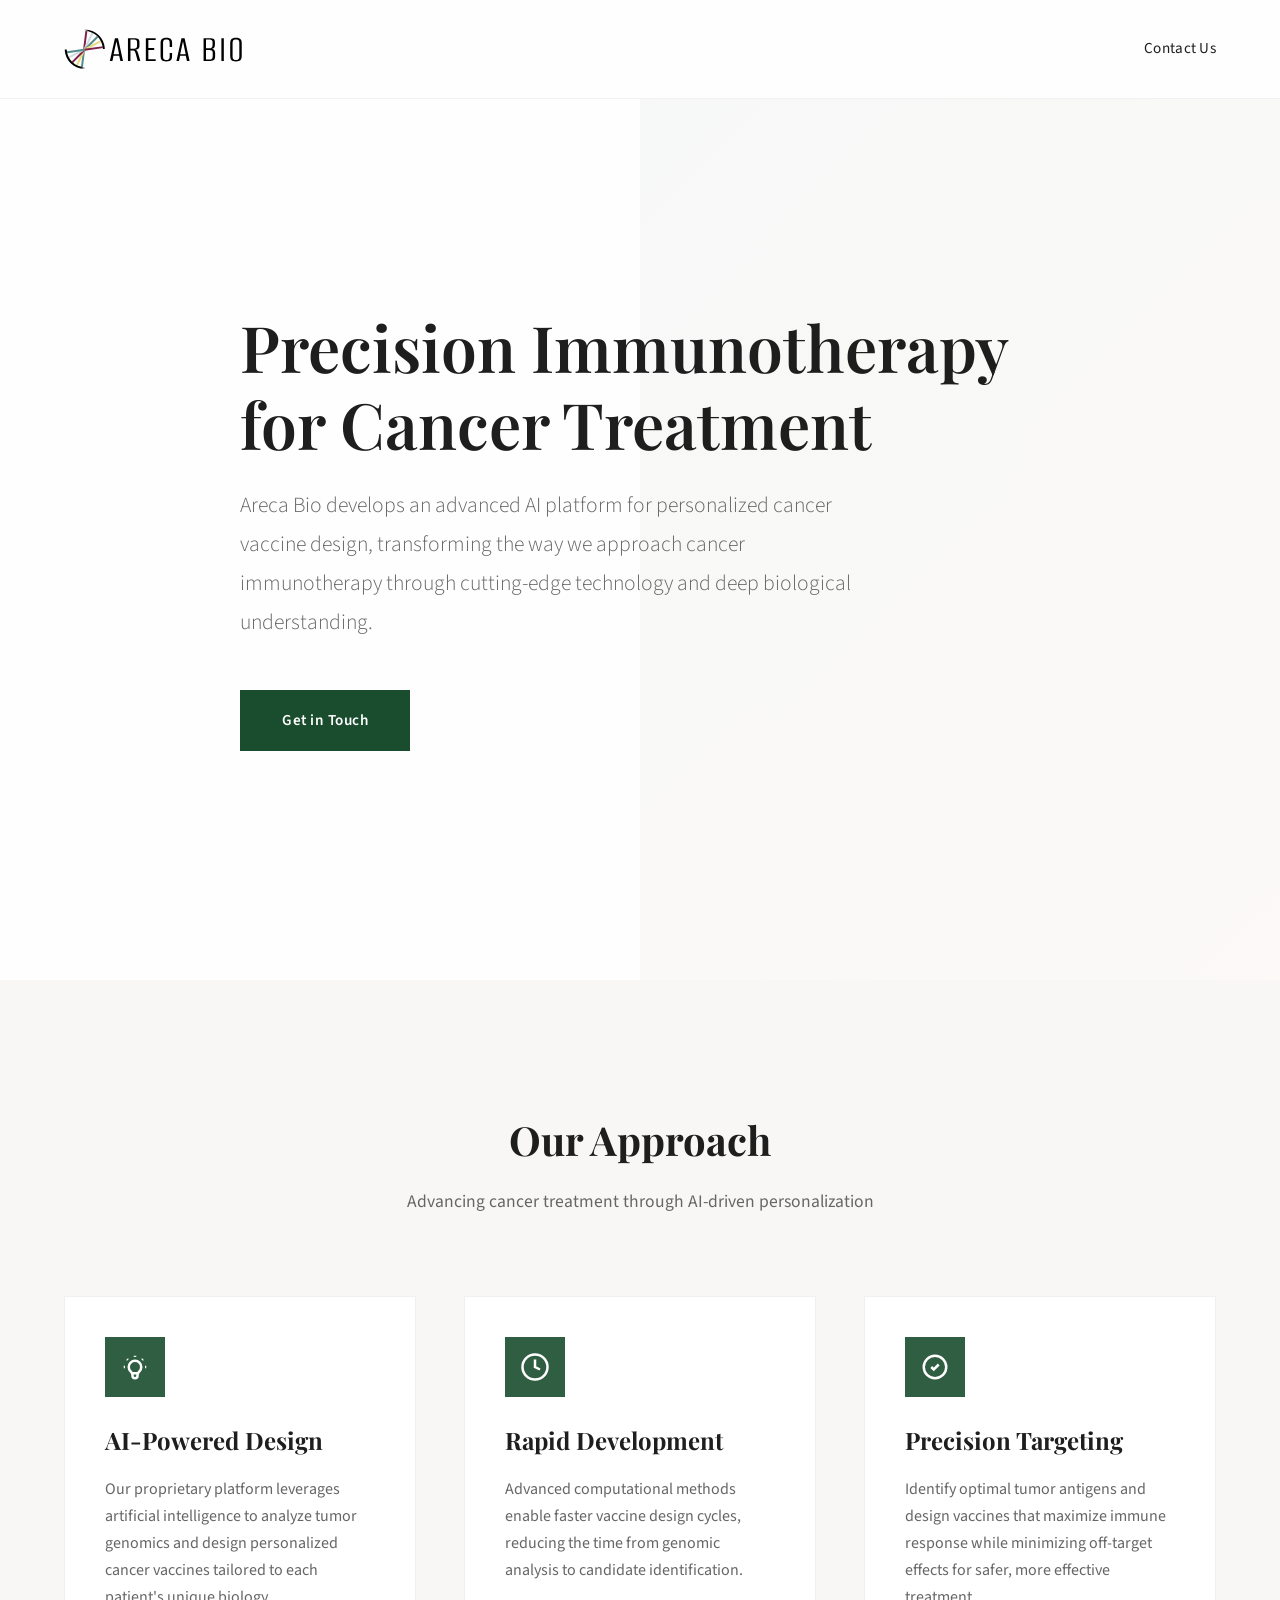
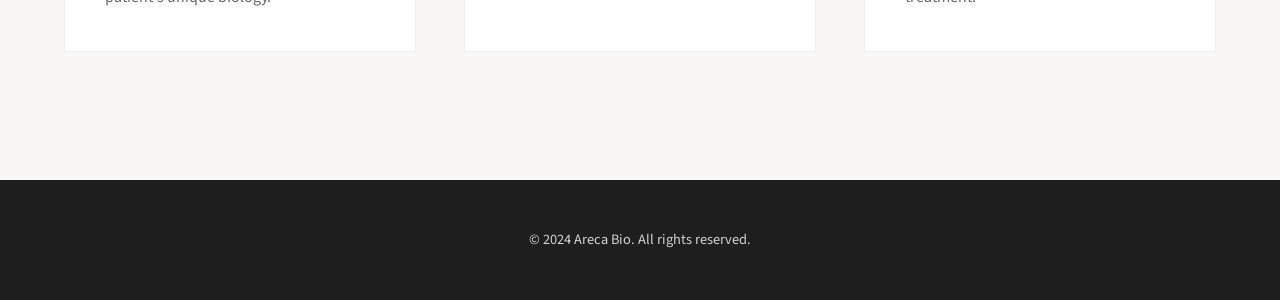
==== index.html @ b12416bd "restructure for github pages" ====
<!DOCTYPE html>
<html lang="en">
<head>
    <meta charset="UTF-8">
    <meta name="viewport" content="width=device-width, initial-scale=1.0">
    <title>Areca Bio - AI-Powered Cancer Vaccine Design</title>
    <link rel="preconnect" href="https://fonts.googleapis.com">
    <link rel="preconnect" href="https://fonts.gstatic.com" crossorigin>
    <link href="https://fonts.googleapis.com/css2?family=Playfair+Display:wght@400;600&family=Source+Sans+3:wght@300;400;600&display=swap" rel="stylesheet">
    <link rel="stylesheet" href="styles.css">
</head>
<body>
    <nav>
        <div class="logo-container">
            <a href="index.html"><img src="img/areca_logo.svg" alt="Areca Bio"/></a>
        </div>
        <ul class="nav-links">
            <li><a href="contact.html">Contact Us</a></li>
        </ul>
    </nav>

    <section class="hero">
        <div class="hero-content">
            <h1>Precision Immunotherapy for Cancer Treatment</h1>
            <p class="hero-subtitle">
                Areca Bio develops an advanced AI platform for personalized cancer vaccine design, 
                transforming the way we approach cancer immunotherapy through cutting-edge technology 
                and deep biological understanding.
            </p>
            <a href="contact.html" class="cta-button">Get in Touch</a>
        </div>
    </section>

    <section class="features">
        <div class="features-container">
            <h2 class="section-title">Our Approach</h2>
            <p class="section-subtitle">Advancing cancer treatment through AI-driven personalization</p>
            
            <div class="features-grid">
                <div class="feature-card">
                    <div class="feature-icon">
                        <svg viewBox="0 0 24 24">
                            <path d="M9.663 17h4.673M12 3v1m6.364 1.636l-.707.707M21 12h-1M4 12H3m3.343-5.657l-.707-.707m2.828 9.9a5 5 0 117.072 0l-.548.547A3.374 3.374 0 0014 18.469V19a2 2 0 11-4 0v-.531c0-.895-.356-1.754-.988-2.386l-.548-.547z"/>
                        </svg>
                    </div>
                    <h3>AI-Powered Design</h3>
                    <p>
                        Our proprietary platform leverages artificial intelligence to analyze tumor genomics 
                        and design personalized cancer vaccines tailored to each patient's unique biology.
                    </p>
                </div>

                <div class="feature-card">
                    <div class="feature-icon">
                        <svg viewBox="0 0 24 24">
                            <circle cx="12" cy="12" r="10"/>
                            <path d="M12 6v6l4 2"/>
                        </svg>
                    </div>
                    <h3>Rapid Development</h3>
                    <p>
                        Advanced computational methods enable faster vaccine design cycles, 
                        reducing the time from genomic analysis to candidate identification.
                    </p>
                </div>

                <div class="feature-card">
                    <div class="feature-icon">
                        <svg viewBox="0 0 24 24">
                            <path d="M9 12l2 2 4-4m6 2a9 9 0 11-18 0 9 9 0 0118 0z"/>
                        </svg>
                    </div>
                    <h3>Precision Targeting</h3>
                    <p>
                        Identify optimal tumor antigens and design vaccines that maximize immune response 
                        while minimizing off-target effects for safer, more effective treatment.
                    </p>
                </div>
            </div>
        </div>
    </section>

    <!--
    <section class="about-preview">
        <div class="about-preview-container">
            <h2>Our Team</h2>
            <p>
                Areca Bio brings together experts in computational biology, immunology, oncology, 
                and machine learning to pioneer the next generation of cancer therapeutics.
            </p>
            <a href="about.html" class="about-link">Learn more about our team →</a>
        </div>
    </section>
    -->

    <footer>
        <p>&copy; 2024 Areca Bio. All rights reserved.</p>
    </footer>
</body>
</html>
---- styles.css ----
:root {
    --primary: #1a4d2e;
    --primary-light: #2d6a4f;
    --accent: #d4a574;
    --text-dark: #1e1e1e;
    --text-light: #666;
    --background: #fefefe;
    --background-subtle: #f8f7f5;
}

* {
    margin: 0;
    padding: 0;
    box-sizing: border-box;
}

body {
    font-family: 'Source Sans 3', sans-serif;
    color: var(--text-dark);
    background: var(--background);
    line-height: 1.6;
}

/* Navigation */
nav {
    position: fixed;
    top: 0;
    width: 100%;
    background: rgba(254, 254, 254, 0.95);
    backdrop-filter: blur(10px);
    padding: 1.5rem 5%;
    display: flex;
    justify-content: space-between;
    align-items: center;
    z-index: 1000;
    border-bottom: 1px solid rgba(0, 0, 0, 0.05);
}

.logo-container {
    width: 180px;
    height: 50px;
    /*background: var(--background-subtle);*/
    /*border: 2px dashed #ddd;*/
    display: flex;
    align-items: center;
    justify-content: center;
    font-size: 0.75rem;
    color: var(--text-light);
    border-radius: 4px;
}

.logo-container img {
    width: 100%; /* Makes the image take the full width of the section */
    height: auto; /* Maintains the image's aspect ratio */
    display: block; /* Helps with centering and layout issues */
}

.logo-container a {
    text-decoration: none;
    color: var(--text-dark);
    font-weight: 400;
    font-size: 0.95rem;
    letter-spacing: 0.3px;
    transition: color 0.3s ease;
    position: relative;
}

.logo-container img:hover {
    color: var(--primary);
}


.nav-links {
    display: flex;
    gap: 2.5rem;
    list-style: none;
}

.nav-links a {
    text-decoration: none;
    color: var(--text-dark);
    font-weight: 400;
    font-size: 0.95rem;
    letter-spacing: 0.3px;
    transition: color 0.3s ease;
    position: relative;
}

.nav-links a:after {
    content: '';
    position: absolute;
    bottom: -5px;
    left: 0;
    width: 0;
    height: 1px;
    background: var(--primary);
    transition: width 0.3s ease;
}

.nav-links a:hover {
    color: var(--primary);
}

.nav-links a:hover:after {
    width: 100%;
}

/* Hero Section */
.hero {
    min-height: 100vh;
    display: flex;
    align-items: center;
    padding: 0 5%;
    margin-top: 80px;
    position: relative;
    overflow: hidden;
}

.hero:before {
    content: '';
    position: absolute;
    top: 0;
    right: 0;
    width: 50%;
    height: 100%;
    background: linear-gradient(135deg, 
        rgba(26, 77, 46, 0.03) 0%, 
        rgba(212, 165, 116, 0.05) 100%);
    z-index: -1;
}

.hero-content {
    max-width: 1200px;
    margin: 0 auto;
    opacity: 0;
    animation: fadeInUp 1s ease forwards;
}

@keyframes fadeInUp {
    to {
        opacity: 1;
        transform: translateY(0);
    }
    from {
        opacity: 0;
        transform: translateY(30px);
    }
}

.hero h1 {
    font-family: 'Playfair Display', serif;
    font-size: 4rem;
    font-weight: 600;
    color: var(--text-dark);
    line-height: 1.2;
    margin-bottom: 1.5rem;
    max-width: 800px;
}

.hero-subtitle {
    font-size: 1.35rem;
    color: var(--text-light);
    max-width: 650px;
    margin-bottom: 3rem;
    font-weight: 300;
    line-height: 1.8;
}

.cta-button {
    display: inline-block;
    padding: 1rem 2.5rem;
    background: var(--primary);
    color: white;
    text-decoration: none;
    font-weight: 600;
    letter-spacing: 0.5px;
    transition: all 0.3s ease;
    border: 2px solid var(--primary);
    font-size: 0.95rem;
}

.cta-button:hover {
    background: transparent;
    color: var(--primary);
    transform: translateY(-2px);
}

/* Features Section */
.features {
    padding: 8rem 5%;
    background: var(--background-subtle);
}

.features-container {
    max-width: 1200px;
    margin: 0 auto;
}

.section-title {
    font-family: 'Playfair Display', serif;
    font-size: 2.5rem;
    text-align: center;
    margin-bottom: 1rem;
    color: var(--text-dark);
}

.section-subtitle {
    text-align: center;
    color: var(--text-light);
    margin-bottom: 5rem;
    font-size: 1.1rem;
}

.features-grid {
    display: grid;
    grid-template-columns: repeat(auto-fit, minmax(300px, 1fr));
    gap: 3rem;
}

.feature-card {
    background: white;
    padding: 2.5rem;
    border: 1px solid rgba(0, 0, 0, 0.06);
    transition: transform 0.3s ease, box-shadow 0.3s ease;
}

.feature-card:hover {
    transform: translateY(-5px);
    box-shadow: 0 10px 30px rgba(0, 0, 0, 0.08);
}

.feature-icon {
    width: 60px;
    height: 60px;
    background: var(--primary);
    display: flex;
    align-items: center;
    justify-content: center;
    margin-bottom: 1.5rem;
    opacity: 0.9;
}

.feature-icon svg {
    width: 30px;
    height: 30px;
    stroke: white;
    fill: none;
    stroke-width: 2;
}

.feature-card h3 {
    font-family: 'Playfair Display', serif;
    font-size: 1.5rem;
    margin-bottom: 1rem;
    color: var(--text-dark);
}

.feature-card p {
    color: var(--text-light);
    line-height: 1.7;
}

/* About Preview */
.about-preview {
    padding: 8rem 5%;
    background: white;
}

.about-preview-container {
    max-width: 1000px;
    margin: 0 auto;
    text-align: center;
}

.about-preview-container h2 {
    font-family: 'Playfair Display', serif;
    font-size: 2.5rem;
    margin-bottom: 1.5rem;
}

.about-preview-container p {
    font-size: 1.15rem;
    color: var(--text-light);
    line-height: 1.8;
    margin-bottom: 2.5rem;
}

.about-link {
    color: var(--primary);
    text-decoration: none;
    font-weight: 600;
    border-bottom: 2px solid var(--accent);
    padding-bottom: 2px;
    transition: border-color 0.3s ease;
}

.about-link:hover {
    border-color: var(--primary);
}

/* Footer */
footer {
    background: var(--text-dark);
    color: white;
    padding: 3rem 5%;
    text-align: center;
}

footer p {
    opacity: 0.8;
    font-size: 0.9rem;
}

@media (max-width: 768px) {
    .hero h1 {
        font-size: 2.5rem;
    }

    .hero-subtitle {
        font-size: 1.1rem;
    }

    .nav-links {
        gap: 1.5rem;
    }

    .features-grid {
        grid-template-columns: 1fr;
    }
}

/* Contact Section */
.contact-section {
    min-height: calc(100vh - 80px);
    margin-top: 80px;
    display: flex;
    align-items: center;
    padding: 6rem 5%;
}

.contact-container {
    max-width: 1200px;
    margin: 0 auto;
    width: 100%;
    display: grid;
    grid-template-columns: 1fr 1fr;
    gap: 5rem;
    align-items: center;
}

.contact-content h1 {
    font-family: 'Playfair Display', serif;
    font-size: 3.5rem;
    color: var(--text-dark);
    margin-bottom: 2rem;
    line-height: 1.2;
}

.contact-content p {
    font-size: 1.15rem;
    color: var(--text-light);
    line-height: 1.8;
    margin-bottom: 2rem;
}

/* Contact Form */
.contact-form {
    margin-top: 3rem;
}

.form-group {
    margin-bottom: 1.5rem;
}

.form-group label {
    display: block;
    margin-bottom: 0.5rem;
    font-weight: 600;
    color: var(--text-dark);
    font-size: 0.95rem;
}

.form-group input,
.form-group textarea {
    width: 100%;
    padding: 0.875rem 1rem;
    border: 1px solid #ddd;
    background: white;
    font-family: 'Source Sans 3', sans-serif;
    font-size: 0.95rem;
    color: var(--text-dark);
    transition: border-color 0.3s ease;
}

.form-group input:focus,
.form-group textarea:focus {
    outline: none;
    border-color: var(--primary);
}

.form-group textarea {
    min-height: 150px;
    resize: vertical;
}

.submit-button {
    background: var(--primary);
    color: white;
    padding: 1rem 2.5rem;
    border: 2px solid var(--primary);
    font-weight: 600;
    font-size: 0.95rem;
    letter-spacing: 0.5px;
    cursor: pointer;
    transition: all 0.3s ease;
    font-family: 'Source Sans 3', sans-serif;
}

.submit-button:hover:not(:disabled) {
    background: transparent;
    color: var(--primary);
}

.submit-button:disabled {
    opacity: 0.6;
    cursor: not-allowed;
}

.form-message {
    margin-top: 1rem;
    padding: 1rem;
    border-radius: 4px;
    display: none;
}

.form-message.success {
    background: #d4edda;
    color: #155724;
    border: 1px solid #c3e6cb;
}

.form-message.error {
    background: #f8d7da;
    color: #721c24;
    border: 1px solid #f5c6cb;
}

.contact-image {
    width: 100%;
    aspect-ratio: 4/3;
    background: var(--background-subtle);
    border: 2px dashed #ddd;
    display: flex;
    align-items: center;
    justify-content: center;
    color: var(--text-light);
    font-size: 0.9rem;
    position: relative;
    overflow: hidden;
}

.contact-image:before {
    content: '';
    position: absolute;
    top: 0;
    left: 0;
    right: 0;
    bottom: 0;
    background: linear-gradient(135deg, 
        rgba(26, 77, 46, 0.08) 0%, 
        rgba(212, 165, 116, 0.12) 100%);
}

.contact-image span {
    position: relative;
    z-index: 1;
}

/* Footer */
footer {
    background: var(--text-dark);
    color: white;
    padding: 3rem 5%;
    text-align: center;
}

footer p {
    opacity: 0.8;
    font-size: 0.9rem;
}

@media (max-width: 968px) {
    .contact-container {
        grid-template-columns: 1fr;
        gap: 3rem;
    }

    .contact-content h1 {
        font-size: 2.5rem;
    }

    .contact-image {
        order: -1;
    }
}

@media (max-width: 768px) {
    .nav-links {
        gap: 1.5rem;
    }
}
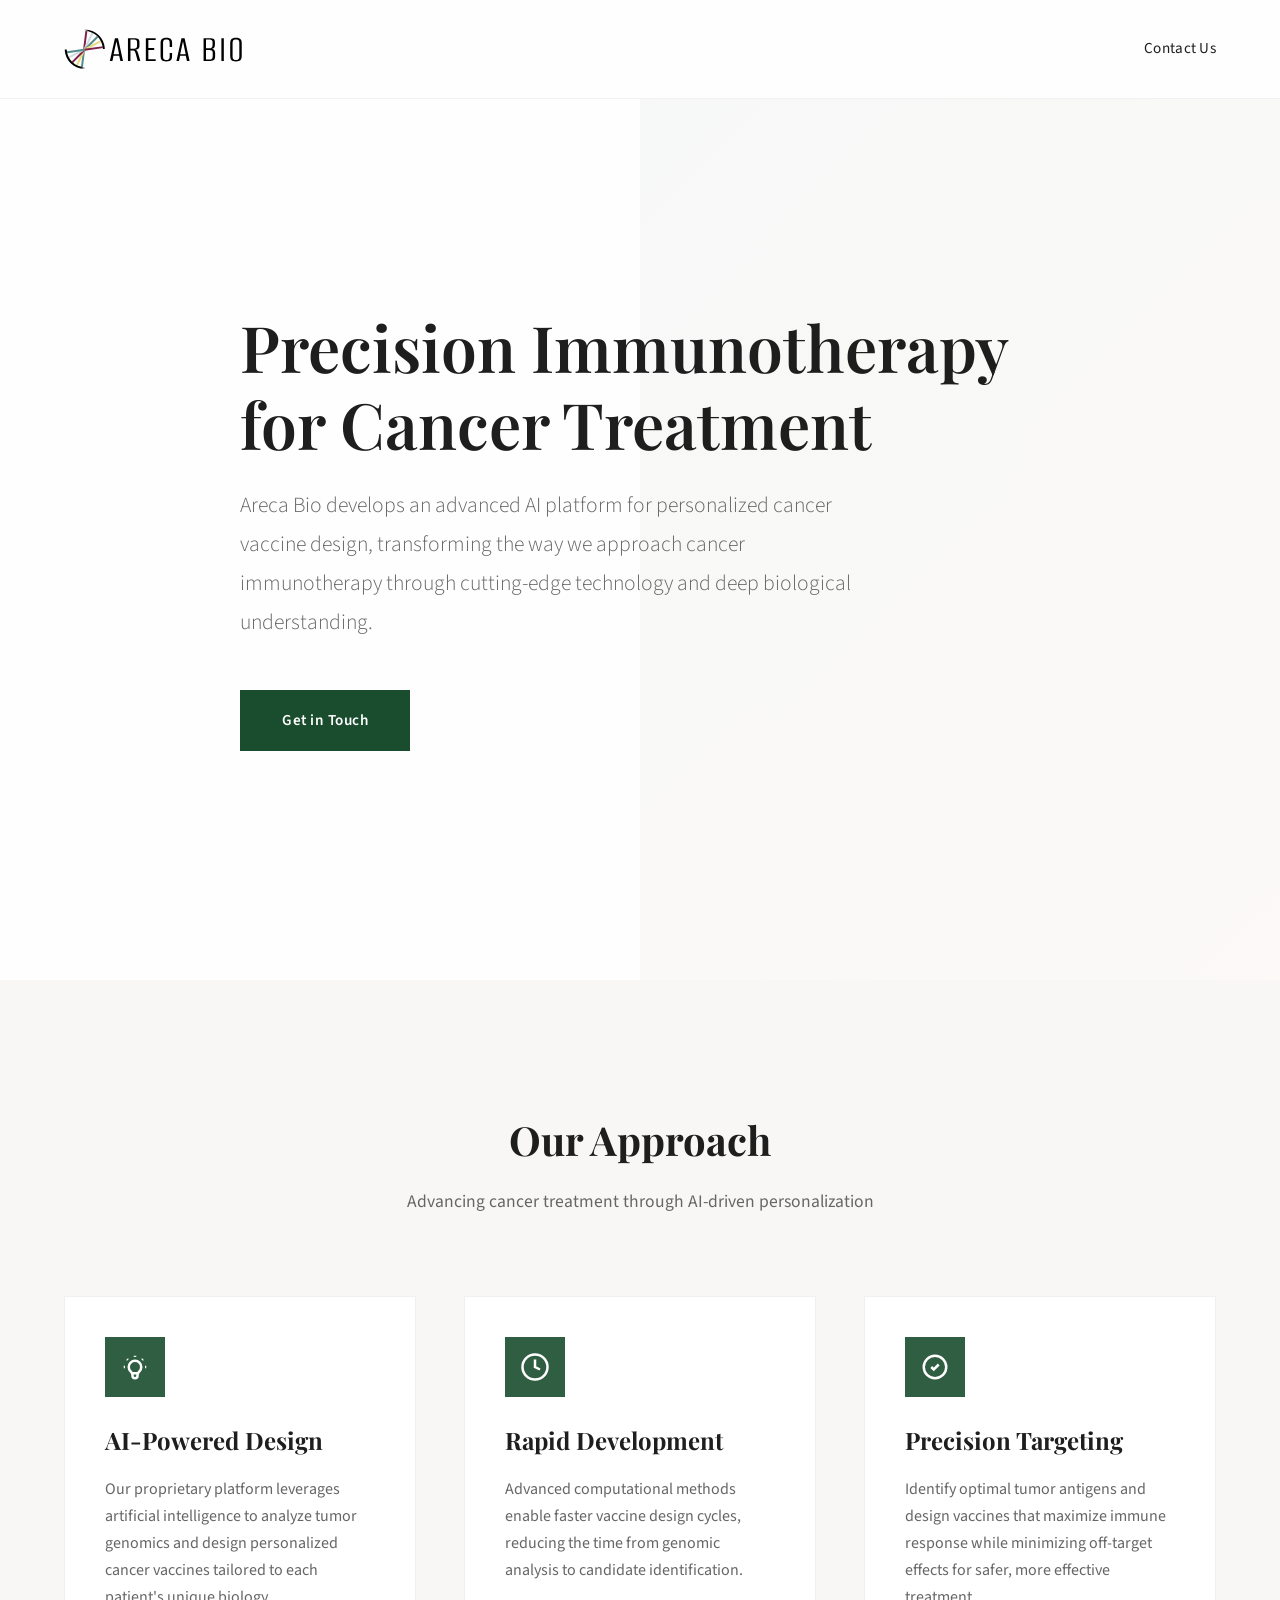
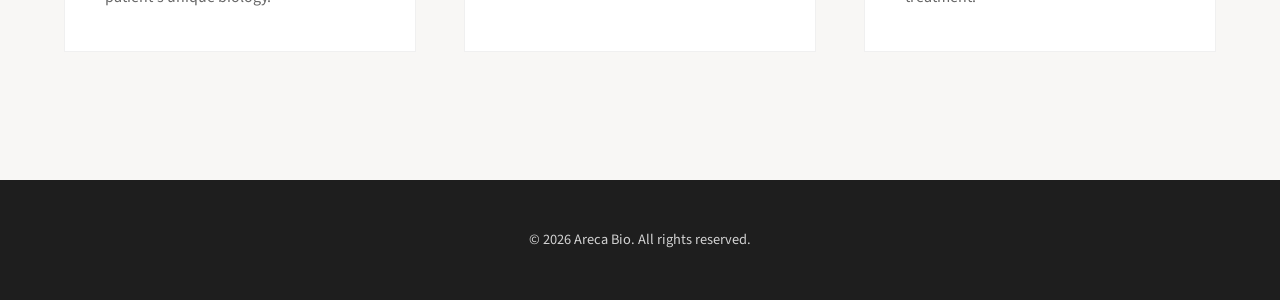
==== commit 1997da2e: "update image on contact page" ====
--- a/index.html
+++ b/index.html
@@ -8,11 +8,12 @@
     <link rel="preconnect" href="https://fonts.gstatic.com" crossorigin>
     <link href="https://fonts.googleapis.com/css2?family=Playfair+Display:wght@400;600&family=Source+Sans+3:wght@300;400;600&display=swap" rel="stylesheet">
     <link rel="stylesheet" href="styles.css">
+    <link rel="icon" href="areca_favicon.png" type="image/png">
 </head>
 <body>
     <nav>
         <div class="logo-container">
-            <a href="index.html"><img src="img/areca_logo.svg" alt="Areca Bio"/></a>
+            <a href="/"><img src="img/areca_logo.svg" alt="Areca Bio"/></a>
         </div>
         <ul class="nav-links">
             <li><a href="contact.html">Contact Us</a></li>
@@ -94,7 +95,7 @@
     -->
 
     <footer>
-        <p>&copy; 2024 Areca Bio. All rights reserved.</p>
+        <p>&copy; 2026 Areca Bio. All rights reserved.</p>
     </footer>
 </body>
 </html>
--- a/styles.css
+++ b/styles.css
@@ -332,7 +332,7 @@
 /* Contact Section */
 .contact-section {
     min-height: calc(100vh - 80px);
-    margin-top: 80px;
+    margin-top: 30px;
     display: flex;
     align-items: center;
     padding: 6rem 5%;
@@ -448,8 +448,8 @@
 .contact-image {
     width: 100%;
     aspect-ratio: 4/3;
-    background: var(--background-subtle);
-    border: 2px dashed #ddd;
+    /*background: var(--background-subtle);*/
+    /*border: 2px dashed #ddd; */
     display: flex;
     align-items: center;
     justify-content: center;
@@ -508,4 +508,156 @@
     .nav-links {
         gap: 1.5rem;
     }
+}
+
+/* Team Section */
+.team-section {
+    padding: 6rem 5%;
+    background: white;
+}
+
+.team-container {
+    max-width: 1200px;
+    margin: 0 auto;
+}
+
+.section-intro {
+    text-align: center;
+    margin-bottom: 5rem;
+}
+
+.section-intro h2 {
+    font-family: 'Playfair Display', serif;
+    font-size: 2.5rem;
+    color: var(--text-dark);
+    margin-bottom: 1rem;
+}
+
+.section-intro p {
+    font-size: 1.1rem;
+    color: var(--text-light);
+    max-width: 700px;
+    margin: 0 auto;
+}
+
+.team-grid {
+    display: grid;
+    grid-template-columns: repeat(auto-fit, minmax(280px, 1fr));
+    gap: 3rem;
+    margin-bottom: 4rem;
+}
+
+.team-member {
+    text-align: center;
+    opacity: 0;
+    animation: fadeIn 0.6s ease forwards;
+}
+
+.team-member:nth-child(1) { animation-delay: 0.1s; }
+.team-member:nth-child(2) { animation-delay: 0.2s; }
+.team-member:nth-child(3) { animation-delay: 0.3s; }
+.team-member:nth-child(4) { animation-delay: 0.4s; }
+.team-member:nth-child(5) { animation-delay: 0.5s; }
+
+@keyframes fadeIn {
+    to {
+        opacity: 1;
+    }
+}
+
+.photo-placeholder {
+    width: 100%;
+    aspect-ratio: 1;
+    background: var(--background-subtle);
+    border: 2px dashed #ddd;
+    display: flex;
+    align-items: center;
+    justify-content: center;
+    margin-bottom: 1.5rem;
+    font-size: 0.85rem;
+    color: var(--text-light);
+    position: relative;
+    overflow: hidden;
+}
+
+.photo-placeholder:before {
+    content: '';
+    position: absolute;
+    top: 0;
+    left: 0;
+    right: 0;
+    bottom: 0;
+    background: linear-gradient(135deg, 
+        rgba(26, 77, 46, 0.05) 0%, 
+        rgba(212, 165, 116, 0.08) 100%);
+}
+
+.member-name {
+    font-family: 'Playfair Display', serif;
+    font-size: 1.4rem;
+    color: var(--text-dark);
+    margin-bottom: 0.5rem;
+}
+
+.member-title {
+    font-size: 0.95rem;
+    color: var(--primary);
+    margin-bottom: 1rem;
+    font-weight: 600;
+    letter-spacing: 0.3px;
+}
+
+.member-description {
+    color: var(--text-light);
+    line-height: 1.7;
+    font-size: 0.95rem;
+}
+
+/* Mission Section */
+.mission-section {
+    padding: 6rem 5%;
+    background: var(--background-subtle);
+}
+
+.mission-container {
+    max-width: 900px;
+    margin: 0 auto;
+    text-align: center;
+}
+
+.mission-container h2 {
+    font-family: 'Playfair Display', serif;
+    font-size: 2.5rem;
+    color: var(--text-dark);
+    margin-bottom: 2rem;
+}
+
+.mission-container p {
+    font-size: 1.15rem;
+    color: var(--text-light);
+    line-height: 1.8;
+    margin-bottom: 1.5rem;
+}
+
+/* Footer */
+footer {
+    background: var(--text-dark);
+    color: white;
+    padding: 3rem 5%;
+    text-align: center;
+}
+
+footer p {
+    opacity: 0.8;
+    font-size: 0.9rem;
+}
+
+@media (max-width: 768px) {
+    .page-header h1 {
+        font-size: 2.5rem;
+    }
+
+    .team-grid {
+        grid-template-columns: 1fr;
+    }
 }
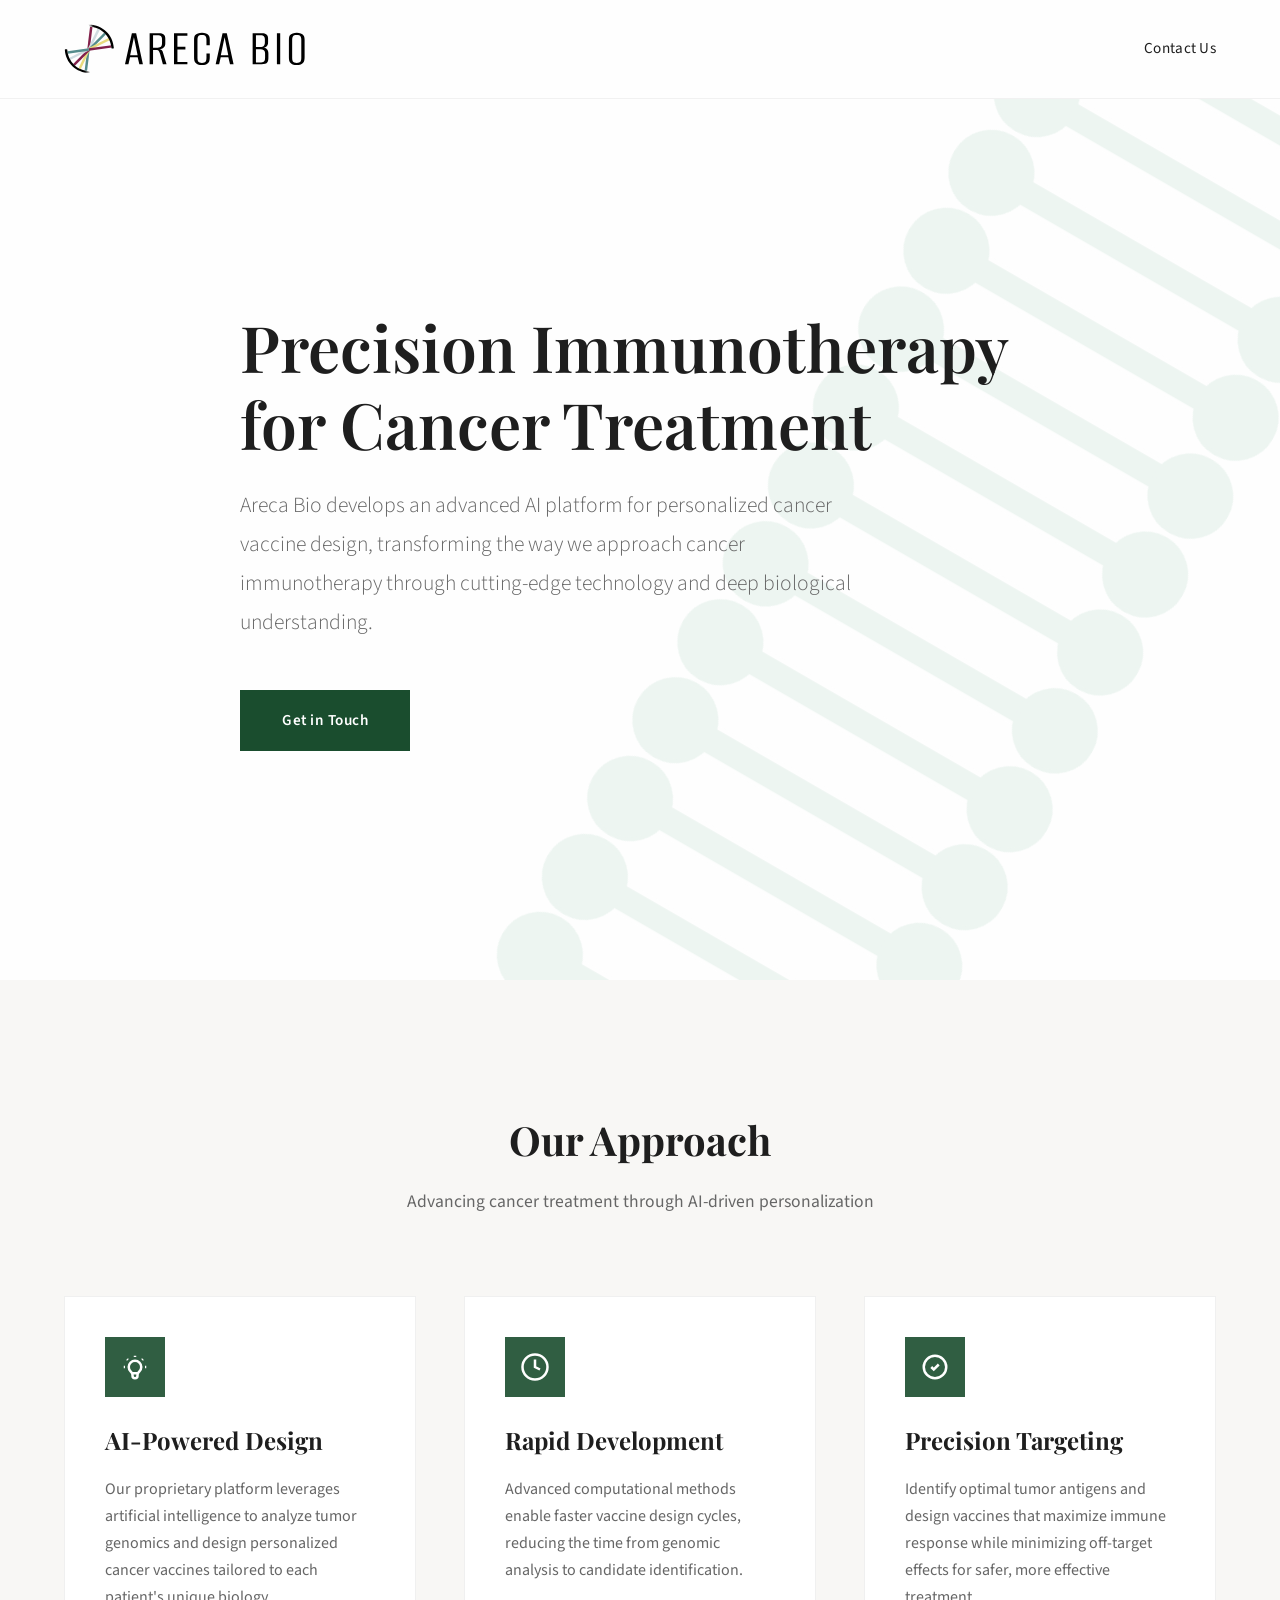
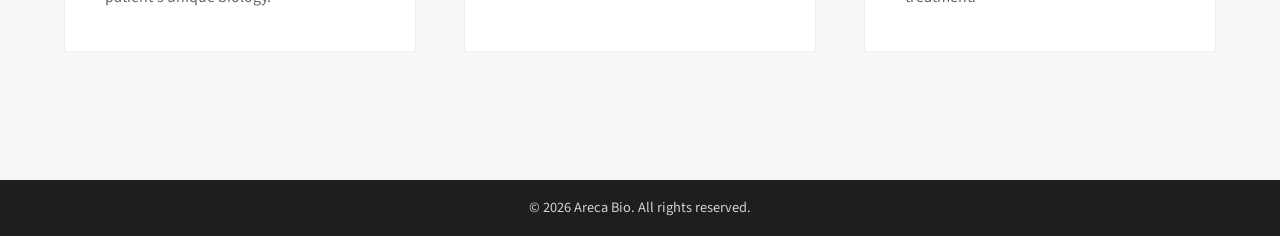
==== commit d34a05d1: "add dna and splash screen" ====
--- a/index.html
+++ b/index.html
@@ -10,17 +10,82 @@
     <link rel="stylesheet" href="styles.css">
     <link rel="icon" href="areca_favicon.png" type="image/png">
 </head>
+<script src="intro.js" defer></script>
 <body>
+    <div id="splash-screen">
+        <img src="img/areca_logo.svg" class="growing-image" alt="Areca Bio"/>
+    </div>
     <nav>
-        <div class="logo-container">
-            <a href="/"><img src="img/areca_logo.svg" alt="Areca Bio"/></a>
-        </div>
+        <a href="/">
+            <div class="logo-container">
+                <img src="img/areca_img.svg" class="wiggling-image" alt="Logo"/>
+                <img src="img/ARECA BIO.svg" class="growing-image" alt="Areca Bio"/>
+            </div>
+        </a>
         <ul class="nav-links">
             <li><a href="contact.html">Contact Us</a></li>
         </ul>
     </nav>
 
     <section class="hero">
+        <div class="dna-bg" style="--total: 13;">
+            <div class="strand" style="--index: 1;">
+                <div class="strand__node"></div>
+                <div class="strand__node"></div>
+            </div>
+            <div class="strand" style="--index: 2;">
+                <div class="strand__node"></div>
+                <div class="strand__node"></div>
+            </div>
+            <div class="strand" style="--index: 3;">
+                <div class="strand__node"></div>
+                <div class="strand__node"></div>
+            </div>
+            <div class="strand" style="--index: 4;">
+                <div class="strand__node"></div>
+                <div class="strand__node"></div>
+            </div>
+            <div class="strand" style="--index: 5;">
+                <div class="strand__node"></div>
+                <div class="strand__node"></div>
+            </div>
+            <div class="strand" style="--index: 6;">
+                <div class="strand__node"></div>
+                <div class="strand__node"></div>
+            </div>
+            <div class="strand" style="--index: 7;">
+                <div class="strand__node"></div>
+                <div class="strand__node"></div>
+            </div>
+            <div class="strand" style="--index: 8;">
+                <div class="strand__node"></div>
+                <div class="strand__node"></div>
+            </div>
+            <div class="strand" style="--index: 9;">
+                <div class="strand__node"></div>
+                <div class="strand__node"></div>
+            </div>
+            <div class="strand" style="--index: 10;">
+                <div class="strand__node"></div>
+                <div class="strand__node"></div>
+            </div>
+            <div class="strand" style="--index: 11;">
+                <div class="strand__node"></div>
+                <div class="strand__node"></div>
+            </div>
+            <div class="strand" style="--index: 12;">
+                <div class="strand__node"></div>
+                <div class="strand__node"></div>
+            </div>
+            <div class="strand" style="--index: 13;">
+                <div class="strand__node"></div>
+                <div class="strand__node"></div>
+            </div>
+            <div class="strand" style="--index: 14;">
+                <div class="strand__node"></div>
+                <div class="strand__node"></div>
+            </div>
+        </div>
         <div class="hero-content">
             <h1>Precision Immunotherapy for Cancer Treatment</h1>
             <p class="hero-subtitle">
@@ -81,18 +146,6 @@
         </div>
     </section>
 
-    <!--
-    <section class="about-preview">
-        <div class="about-preview-container">
-            <h2>Our Team</h2>
-            <p>
-                Areca Bio brings together experts in computational biology, immunology, oncology, 
-                and machine learning to pioneer the next generation of cancer therapeutics.
-            </p>
-            <a href="about.html" class="about-link">Learn more about our team →</a>
-        </div>
-    </section>
-    -->
 
     <footer>
         <p>&copy; 2026 Areca Bio. All rights reserved.</p>
--- a/styles.css
+++ b/styles.css
@@ -1,11 +1,14 @@
 :root {
     --primary: #1a4d2e;
     --primary-light: #2d6a4f;
+    --primary-lighter: #91afa1;
+    --primary-lightest: #edf5f1;
     --accent: #d4a574;
     --text-dark: #1e1e1e;
     --text-light: #666;
     --background: #fefefe;
     --background-subtle: #f8f7f5;
+    --dly: 1s;
 }
 
 * {
@@ -42,17 +45,18 @@
     /*background: var(--background-subtle);*/
     /*border: 2px dashed #ddd;*/
     display: flex;
-    align-items: center;
-    justify-content: center;
+    gap: 10px;
+    /*align-items: center;*/
+    justify-content: space-around;
     font-size: 0.75rem;
     color: var(--text-light);
     border-radius: 4px;
+    transition: transform 1s ease-out;
 }
 
 .logo-container img {
     width: 100%; /* Makes the image take the full width of the section */
     height: auto; /* Maintains the image's aspect ratio */
-    display: block; /* Helps with centering and layout issues */
 }
 
 .logo-container a {
@@ -63,10 +67,71 @@
     letter-spacing: 0.3px;
     transition: color 0.3s ease;
     position: relative;
-}
-
-.logo-container img:hover {
-    color: var(--primary);
+    cursor: pointer;
+}
+
+.logo-container:hover .wiggling-image {
+  animation: wiggle 0.5s 1;
+}
+
+.logo-container:hover .growing-image {
+  animation: grow_title 0.5s 1;
+}
+
+@keyframes fadeOut {
+    to {
+        opacity: 0;
+    }
+}
+#splash-screen {
+    position: fixed;
+    top: 0;
+    left: 0;
+    width: 100%;
+    height: 100%;
+    background-color: var(--primary-lighter); /* Change color here */
+    z-index: 9999; /* Ensure it's on top */
+    display: flex;
+    justify-content: center;
+    align-items: center;
+    transition: opacity 1s ease; 
+}
+
+#splash-screen .growing-image {
+    opacity: 0;
+    animation: growSplash 2s;
+}
+
+@keyframes growSplash {
+  0% { transform: scale(1);
+        opacity: 1; }
+  90% { transform: scale(1.2); 
+        opacity: 0;}
+  100% { transform: scale(1);
+        opacity: 0; }
+}
+
+
+
+
+@keyframes rotatez {
+    0% { transform: rotateZ(0deg); }/* Rotates the image 45 degrees clockwise */
+    100% { transform: rotateZ(3600deg); }/* Rotates the image 45 degrees clockwise */
+}
+
+
+@keyframes wiggle {
+  0% { transform: rotate(0deg); }
+  25% { transform: rotate(-3deg); }
+  50% { transform: rotate(3deg); }
+  75% { transform: rotate(-3deg); }
+  100% { transform: rotate(0deg); }
+}
+
+@keyframes grow_title {
+  0% { transform: scale(1); }
+  50% { transform: scale(1.01); }
+  100% { transform: scale(1); }
 }
 
 
@@ -114,26 +179,170 @@
     margin-top: 80px;
     position: relative;
     overflow: hidden;
-}
-
-.hero:before {
-    content: '';
+    /*background: var(--background-subtle);*/
+}
+
+.dna {
+    height: 80vmin;
+    aspect-ratio: 2/6;
+    display: grid;
+    transform-origin: preserve-3d;
+    transform: rotateX(0deg);
+    rotate: 30deg;
+    gap: 0.5vmin;
+}
+
+.dna-bg {
     position: absolute;
-    top: 0;
-    right: 0;
-    width: 50%;
+    opacity: 0;
+    height: 140vmin;
+    aspect-ratio: 2/6;
+    /*opacity: 0.3;*/
+    left: 60%;
+    display: grid;
+    transform-origin: preserve-3d;
+    transform: rotateX(0deg);
+    rotate: 30deg;
+    gap: 0.5vmin;
+    z-index: -1;
+    animation: fadeInDNA 4s ease forwards;
+    animation-delay: 2s;
+
+}
+
+@keyframes fadeInDNA {
+    0% {
+        opacity: 0;
+        transform: translateY(30px);
+    }
+    40% {
+        opacity: 0;
+        transform: translateY(30px);
+    }
+    100% {
+        opacity: 1;
+        transform: translateY(0);
+    }
+}
+
+
+.strand {
+    --total: 13;
+    --speed: 5;
+    --delay: calc(sin((var(--index) / var(--total)) * 45deg) * var(--speed)*var(--dly));
+    width: 100%;
+    transform-style: preserve-3d;
+    display: flex;
+    justify-content: space-between;
+    /*animation:  flicker calc(var(--speed) * var(--dly)) var(--delay, 0) infinite ease-in-out;*/
+}
+
+@keyframes flicker {
+    25%, 75% {
+        opacity: 0.6;
+
+    }
+    0%, 50%, 100% {
+        opacity: 1;
+    }
+}
+
+@keyframes rotate {
+    to {
+        transform: rotate(360deg);
+    }
+}
+
+.strand__node {
+    background: var(--primary-lightest);
     height: 100%;
-    background: linear-gradient(135deg, 
-        rgba(26, 77, 46, 0.03) 0%, 
-        rgba(212, 165, 116, 0.05) 100%);
-    z-index: -1;
-}
+    aspect-ratio: 1;
+    border-radius: 50%;
+    animation: jump calc(var(--speed) * var(--dly)) var(--delay, 0) infinite ease-in-out;
+    border: 0.5vmin solid var(--primary-lightest);
+}
+
+.strand:before {
+    content: "";
+    position: absolute;
+    top: 50%;
+    left: 50%;
+    width: 94%;
+    height: 30%;
+    background: var(--primary-lightest);
+    transform: translate3d(-50%, -50%, -2px);
+    transform-origin: center;
+    animation: scale calc(var(--speed) * var(--dly)) var(--delay, 0) infinite linear;
+    border: 0.5vmin solid var(--background);
+}
+
+@keyframes scale {
+    25%, 75% {
+        transform: translate3d(-50%, -50%, -2px) scaleX(0);
+        /*opacity: 0.5;*/
+
+    }
+    0%, 50%, 100% {
+        transform: translate3d(-50%, -50%, -2px) scaleX(1);
+        /*opacity: 1;*/
+    }
+}
+
+
+.strand__node:first-of-type {
+    --destination: calc((140vmin * (2/6) ) - 100%);
+}
+
+.strand__node:last-of-type {
+    --destination: calc((-140vmin * (2/6) ) + 100%);
+}
+
+
+.strand__node:after {
+    display: none;
+    content: "";
+    height: 15%;
+    aspect-ratio: 1;
+    background: var(--primary);
+    position: absolute;
+    border-radius: 50%;
+    top: 50%;
+    left: 50%;
+    transform: translate(-50%, -50%) rotate(0deg) translateY(450%);
+    animation: orbit calc(var(--speed) *var(--dly)) var(--delay, 0) infinite linear;
+}
+
+@keyframes orbit {
+    100% {
+        transform: translate(-50%, -50%) rotate(360deg) translateY(450%);
+
+    }
+}
+
+@keyframes jump {
+    25% {
+        translate: 0 0 1px;
+    }
+    50% {
+        transform: translateX(var(--destination));
+    }
+    75% {
+        translate: 0 0 -1px;
+    }
+
+}
+
+
 
 .hero-content {
     max-width: 1200px;
+    position: relative;
+    z-index: 1;
     margin: 0 auto;
     opacity: 0;
-    animation: fadeInUp 1s ease forwards;
+    animation: fadeInUp 2s ease forwards;
+    animation-delay: 1.8s;
+
 }
 
 @keyframes fadeInUp {
@@ -165,6 +374,7 @@
     font-weight: 300;
     line-height: 1.8;
 }
+
 
 .cta-button {
     display: inline-block;
@@ -302,7 +512,7 @@
 footer {
     background: var(--text-dark);
     color: white;
-    padding: 3rem 5%;
+    padding: 1rem 5%;
     text-align: center;
 }
 
@@ -476,19 +686,6 @@
     z-index: 1;
 }
 
-/* Footer */
-footer {
-    background: var(--text-dark);
-    color: white;
-    padding: 3rem 5%;
-    text-align: center;
-}
-
-footer p {
-    opacity: 0.8;
-    font-size: 0.9rem;
-}
-
 @media (max-width: 968px) {
     .contact-container {
         grid-template-columns: 1fr;
@@ -639,18 +836,6 @@
     margin-bottom: 1.5rem;
 }
 
-/* Footer */
-footer {
-    background: var(--text-dark);
-    color: white;
-    padding: 3rem 5%;
-    text-align: center;
-}
-
-footer p {
-    opacity: 0.8;
-    font-size: 0.9rem;
-}
 
 @media (max-width: 768px) {
     .page-header h1 {
